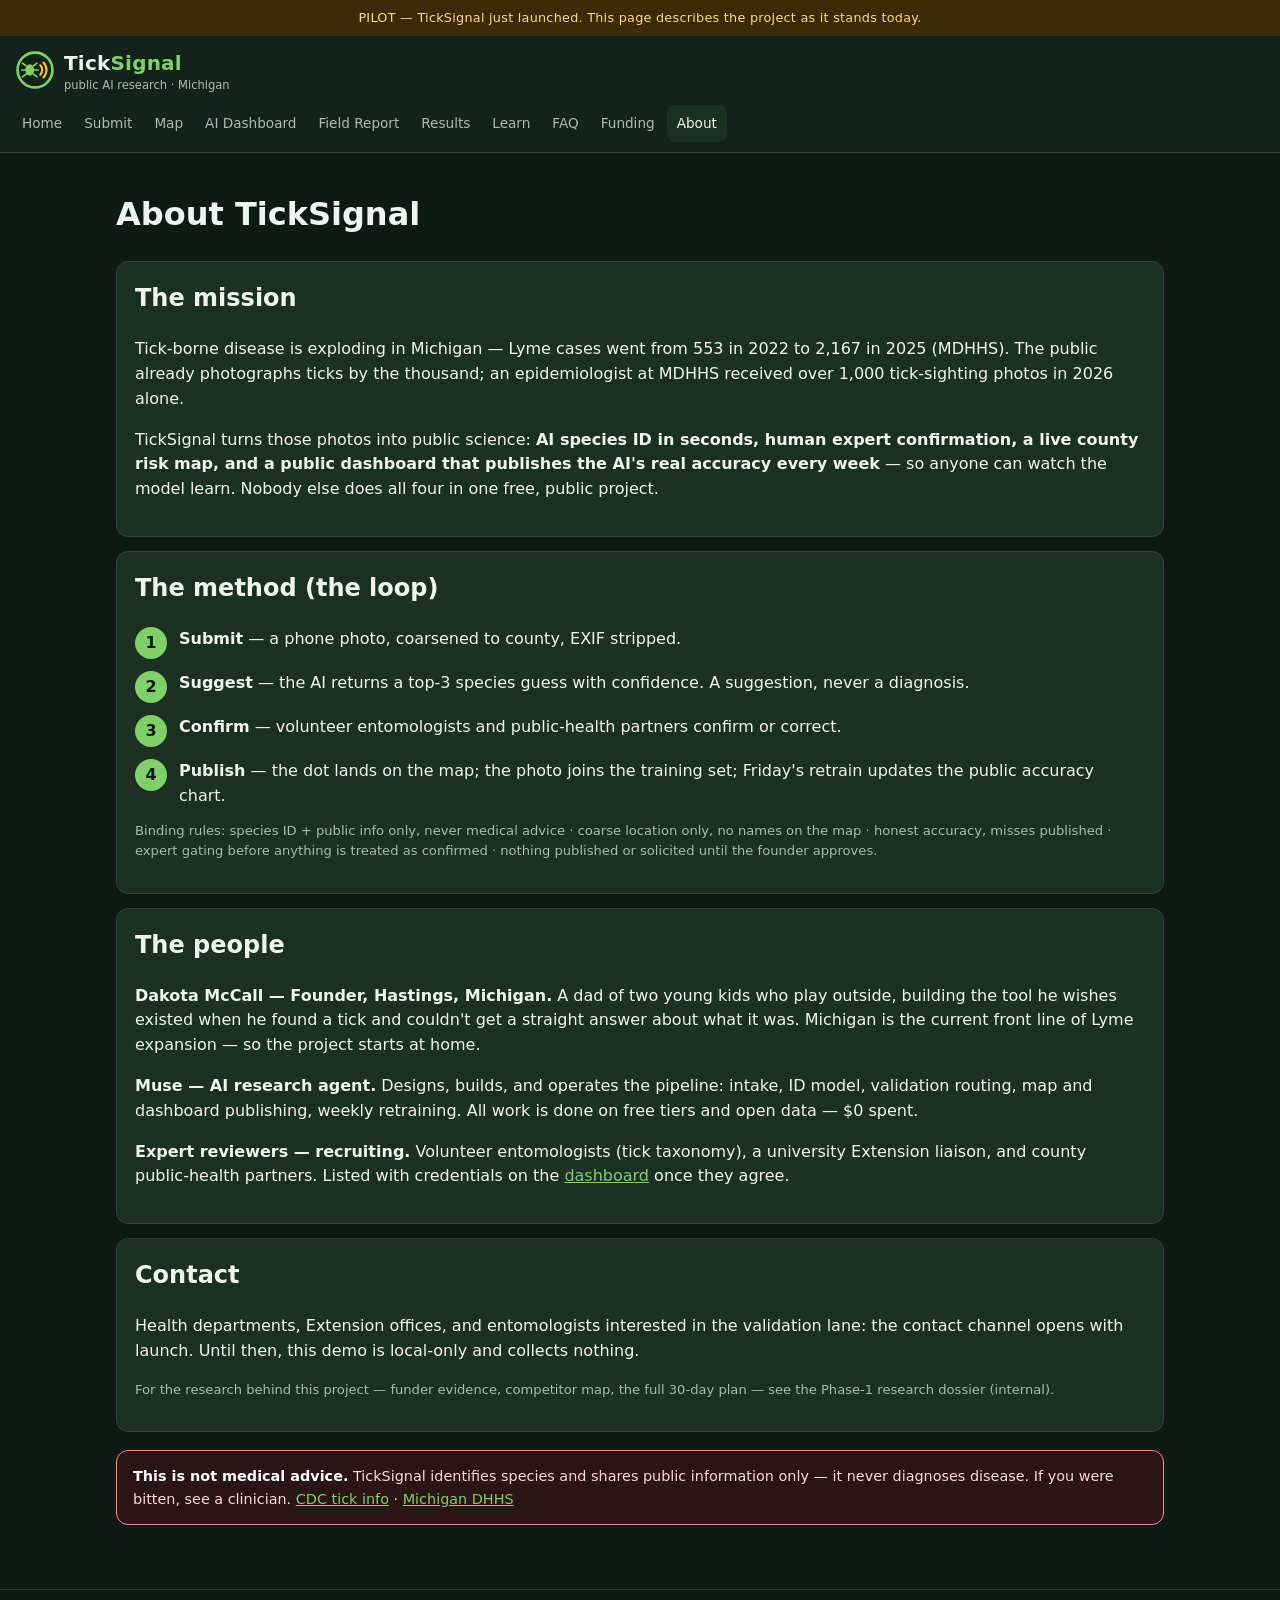
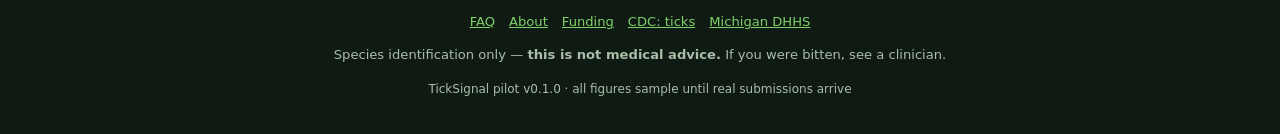
==== about.html @ b0e14ad7 "TickSignal pilot launch — public MVP site v0.1.0" ====
<!DOCTYPE html>
<html lang="en">
<head>
<meta charset="utf-8">
<meta name="viewport" content="width=device-width,initial-scale=1">
<title>About — TickSignal</title>
<link rel="stylesheet" href="assets/styles.css">
</head>
<body>
<div class="demo-banner">PILOT — TickSignal just launched. This page describes the project as it stands today.</div>
<header class="site-header">
  <a class="brand" href="index.html">
    <svg width="38" height="38" viewBox="0 0 36 36" aria-hidden="true">
      <circle cx="18" cy="18" r="16.5" fill="none" stroke="#7fd069" stroke-width="2.5"/>
      <ellipse cx="13" cy="18" rx="4.2" ry="5.5" fill="#7fd069"/>
      <g stroke="#7fd069" stroke-width="1.6" stroke-linecap="round">
        <path d="M9.5 14 L6 11.5"/><path d="M9.5 18 L5.5 18"/><path d="M9.5 22 L6 24.5"/>
        <path d="M16.5 14 L20 11.5"/><path d="M16.8 18 L21 18"/><path d="M16.5 22 L20 24.5"/>
      </g>
      <g fill="none" stroke="#ffc53d" stroke-width="2" stroke-linecap="round">
        <path d="M23 13.5 a6.5 6.5 0 0 1 0 9"/><path d="M26 11 a10 10 0 0 1 0 14"/>
      </g>
    </svg>
    <span><span class="brand-name">Tick<span>Signal</span></span><span class="brand-sub">public AI research · Michigan</span></span>
  </a>
  <nav class="site-nav">
    <a href="index.html">Home</a>
    <a href="submit.html">Submit</a>
    <a href="map.html">Map</a>
    <a href="dashboard.html">AI Dashboard</a>
    <a href="report.html">Field Report</a>
    <a href="results.html">Results</a>
    <a href="learn.html">Learn</a>
    <a href="faq.html">FAQ</a>
    <a href="funding.html">Funding</a>
    <a href="about.html" aria-current="page">About</a>
  </nav>
</header>

<main>
  <h1>About TickSignal</h1>

  <section class="card">
    <h2>The mission</h2>
    <p>Tick-borne disease is exploding in Michigan — Lyme cases went from 553 in 2022 to 2,167 in 2025 (MDHHS). The public already photographs ticks by the thousand; an epidemiologist at MDHHS received over 1,000 tick-sighting photos in 2026 alone.</p>
    <p>TickSignal turns those photos into public science: <strong>AI species ID in seconds, human expert confirmation, a live county risk map, and a public dashboard that publishes the AI's real accuracy every week</strong> — so anyone can watch the model learn. Nobody else does all four in one free, public project.</p>
  </section>

  <section class="card">
    <h2>The method (the loop)</h2>
    <div class="step"><div class="n">1</div><div><strong>Submit</strong> — a phone photo, coarsened to county, EXIF stripped.</div></div>
    <div class="step"><div class="n">2</div><div><strong>Suggest</strong> — the AI returns a top-3 species guess with confidence. A suggestion, never a diagnosis.</div></div>
    <div class="step"><div class="n">3</div><div><strong>Confirm</strong> — volunteer entomologists and public-health partners confirm or correct.</div></div>
    <div class="step"><div class="n">4</div><div><strong>Publish</strong> — the dot lands on the map; the photo joins the training set; Friday's retrain updates the public accuracy chart.</div></div>
    <p class="hint">Binding rules: species ID + public info only, never medical advice · coarse location only, no names on the map · honest accuracy, misses published · expert gating before anything is treated as confirmed · nothing published or solicited until the founder approves.</p>
  </section>

  <section class="card">
    <h2>The people</h2>
    <p><strong>Dakota McCall — Founder, Hastings, Michigan.</strong> A dad of two young kids who play outside, building the tool he wishes existed when he found a tick and couldn't get a straight answer about what it was. Michigan is the current front line of Lyme expansion — so the project starts at home.</p>
    <p><strong>Muse — AI research agent.</strong> Designs, builds, and operates the pipeline: intake, ID model, validation routing, map and dashboard publishing, weekly retraining. All work is done on free tiers and open data — $0 spent.</p>
    <p><strong>Expert reviewers — recruiting.</strong> Volunteer entomologists (tick taxonomy), a university Extension liaison, and county public-health partners. Listed with credentials on the <a href="dashboard.html">dashboard</a> once they agree.</p>
  </section>

  <section class="card">
    <h2>Contact</h2>
    <p>Health departments, Extension offices, and entomologists interested in the validation lane: the contact channel opens with launch. Until then, this demo is local-only and collects nothing.</p>
    <p class="hint">For the research behind this project — funder evidence, competitor map, the full 30-day plan — see the Phase-1 research dossier (internal).</p>
  </section>

  <div class="disclaimer">
    <strong>This is not medical advice.</strong> TickSignal identifies species and shares public information only — it never diagnoses disease. If you were bitten, see a clinician. <a href="https://www.cdc.gov/ticks/" rel="noopener">CDC tick info</a> · <a href="https://www.michigan.gov/mdhhs" rel="noopener">Michigan DHHS</a>
  </div>
</main>

<footer class="site-footer">
  <div class="links">
    <a href="faq.html">FAQ</a><a href="about.html">About</a><a href="funding.html">Funding</a>
    <a href="https://www.cdc.gov/ticks/" rel="noopener">CDC: ticks</a><a href="https://www.michigan.gov/mdhhs" rel="noopener">Michigan DHHS</a>
  </div>
  <p>Species identification only — <strong>this is not medical advice.</strong> If you were bitten, see a clinician.</p>
  <p><small class="fine">TickSignal pilot v0.1.0 · all figures sample until real submissions arrive</small></p>
</footer>
</body>
</html>
---- assets/styles.css ----
/* TickSignal MVP — shared stylesheet (mobile-first, no frameworks) */
:root{
  --bg:#0f1a12;
  --bg2:#14231a;
  --card:#1b2f22;
  --ink:#eef5ec;
  --muted:#a9bda9;
  --accent:#7fd069;   /* signal green */
  --accent2:#ffc53d;  /* amber */
  --line:#2c4433;
  --danger:#ff8a8a;
  --radius:12px;
}
*{box-sizing:border-box}
html{-webkit-text-size-adjust:100%}
body{
  margin:0;background:var(--bg);color:var(--ink);
  font-family:system-ui,-apple-system,"Segoe UI",Roboto,Helvetica,Arial,sans-serif;
  line-height:1.55;font-size:16px;
}
a{color:var(--accent)}
img,svg{max-width:100%}
main{max-width:1080px;margin:0 auto;padding:16px}

/* ---------- demo banner ---------- */
.demo-banner{
  background:#3a2b06;color:#ffd97a;text-align:center;
  font-size:.8rem;padding:8px 12px;letter-spacing:.02em;
}

/* ---------- header ---------- */
.site-header{
  background:var(--bg2);border-bottom:1px solid var(--line);
  position:sticky;top:0;z-index:50;
}
.brand{display:flex;align-items:center;gap:10px;padding:12px 16px;text-decoration:none;color:var(--ink)}
.brand-name{font-weight:800;font-size:1.25rem;letter-spacing:.01em}
.brand-name span{color:var(--accent)}
.brand-sub{font-size:.72rem;color:var(--muted);display:block;line-height:1.2}
nav.site-nav{display:flex;gap:2px;overflow-x:auto;padding:0 12px 10px;-webkit-overflow-scrolling:touch}
nav.site-nav a{
  color:var(--muted);text-decoration:none;font-size:.85rem;white-space:nowrap;
  padding:8px 10px;border-radius:8px;
}
nav.site-nav a:hover,nav.site-nav a[aria-current="page"]{color:var(--ink);background:var(--card)}

/* ---------- hero ---------- */
.hero{
  background:radial-gradient(1200px 400px at 50% -80px,#1d3a26,var(--bg2));
  border:1px solid var(--line);border-radius:var(--radius);
  padding:36px 20px;text-align:center;margin:8px 0 20px;
}
.hero h1{font-size:1.9rem;margin:.2em 0;line-height:1.25}
.hero h1 .q{color:var(--accent)}
.hero p.lede{color:var(--muted);max-width:560px;margin:0 auto 20px}
.cta-row{display:flex;gap:10px;justify-content:center;flex-wrap:wrap}
.btn{
  display:inline-block;padding:13px 26px;border-radius:10px;font-weight:700;
  text-decoration:none;border:1px solid transparent;cursor:pointer;font-size:1rem;
}
.btn-primary{background:var(--accent);color:#0d1a10}
.btn-primary:hover{filter:brightness(1.08)}
.btn-ghost{background:transparent;color:var(--ink);border-color:var(--line)}
.btn-ghost:hover{border-color:var(--accent)}

/* ---------- counters ---------- */
.counters{display:grid;grid-template-columns:repeat(3,1fr);gap:10px;margin:18px 0}
.counter{
  background:var(--card);border:1px solid var(--line);border-radius:var(--radius);
  padding:16px 8px;text-align:center;
}
.counter .num{font-size:1.6rem;font-weight:800;color:var(--accent)}
.counter .lbl{font-size:.75rem;color:var(--muted);margin-top:4px}
.counter .tag{display:inline-block;font-size:.62rem;color:#ffd97a;background:#3a2b06;border-radius:6px;padding:1px 7px;margin-top:6px}

/* ---------- cards / sections ---------- */
.card{background:var(--card);border:1px solid var(--line);border-radius:var(--radius);padding:18px;margin:14px 0}
.card h2,.card h3{margin-top:0}
.grid2{display:grid;grid-template-columns:1fr;gap:12px}
@media(min-width:760px){.grid2{grid-template-columns:1fr 1fr}.hero h1{font-size:2.4rem}}
.step{display:flex;gap:12px;align-items:flex-start;margin:12px 0}
.step .n{
  flex:0 0 32px;height:32px;border-radius:50%;background:var(--accent);color:#0d1a10;
  font-weight:800;display:flex;align-items:center;justify-content:center;
}

/* ---------- forms ---------- */
label{display:block;font-weight:600;margin:14px 0 6px}
input[type=file],select,input[type=text],textarea{
  width:100%;padding:12px;border-radius:10px;border:1px solid var(--line);
  background:var(--bg);color:var(--ink);font-size:1rem;
}
.hint{font-size:.82rem;color:var(--muted);margin-top:6px}
.stepbar{display:flex;gap:6px;margin:16px 0}
.stepbar div{flex:1;height:6px;border-radius:3px;background:var(--line)}
.stepbar div.on{background:var(--accent)}
.preview img{max-height:280px;border-radius:10px;border:1px solid var(--line)}
.demo-result{background:var(--bg);border:1px dashed var(--accent2);border-radius:var(--radius);padding:16px;margin-top:14px}

/* ---------- tables ---------- */
table{width:100%;border-collapse:collapse;font-size:.88rem;margin:10px 0}
th,td{padding:9px 8px;border-bottom:1px solid var(--line);text-align:left}
th{color:var(--muted);font-weight:600;font-size:.78rem;text-transform:uppercase;letter-spacing:.04em}
.table-wrap{overflow-x:auto}
.match{color:var(--accent);font-weight:700}
.miss{color:var(--danger);font-weight:700}

/* ---------- badges ---------- */
.badge{display:inline-block;font-size:.68rem;font-weight:700;border-radius:6px;padding:2px 8px;letter-spacing:.03em}
.badge.sample{background:#3a2b06;color:#ffd97a}
.badge.baseline{background:#12314a;color:#9fd0ff}
.badge.demo{background:#3d1d2b;color:#ffb3c7}
.badge.verified{background:#123f22;color:#8fe3a5}
.badge.ai{background:#2b2140;color:#c9b3ff}

/* ---------- disclaimer ---------- */
.disclaimer{
  border:1px solid var(--danger);border-radius:var(--radius);
  background:#2a1416;color:#ffd7d7;padding:14px 16px;margin:18px 0;font-size:.9rem;
}
.disclaimer strong{color:#fff}

/* ---------- map ---------- */
#map{height:60vh;min-height:380px;border-radius:var(--radius);border:1px solid var(--line);background:#0b120d}
.map-controls{display:flex;gap:10px;flex-wrap:wrap;margin:12px 0;align-items:center}
.map-controls select{width:auto}
.toggle{display:flex;border:1px solid var(--line);border-radius:10px;overflow:hidden}
.toggle button{background:transparent;color:var(--muted);border:0;padding:10px 14px;cursor:pointer;font-size:.9rem}
.toggle button.on{background:var(--card);color:var(--ink);font-weight:700}

/* ---------- chart ---------- */
canvas.chart{width:100%;height:280px;background:var(--bg);border:1px solid var(--line);border-radius:var(--radius)}

/* ---------- ledger ---------- */
.ledger-row{display:flex;justify-content:space-between;padding:10px 0;border-bottom:1px solid var(--line)}
.tier{border:1px solid var(--line);border-radius:var(--radius);padding:16px;text-align:center}
.tier .price{font-size:1.8rem;font-weight:800;color:var(--accent)}
.tier .name{font-weight:700;margin-bottom:6px}

/* ---------- footer ---------- */
footer.site-footer{
  border-top:1px solid var(--line);margin-top:30px;padding:22px 16px;
  color:var(--muted);font-size:.82rem;text-align:center;
}
footer.site-footer .links{display:flex;gap:14px;justify-content:center;flex-wrap:wrap;margin-bottom:10px}
small.fine{font-size:.75rem}
.kv{display:grid;grid-template-columns:auto 1fr;gap:6px 14px;font-size:.9rem}
.kv dt{color:var(--muted)} .kv dd{margin:0}
.hidden{display:none!important}
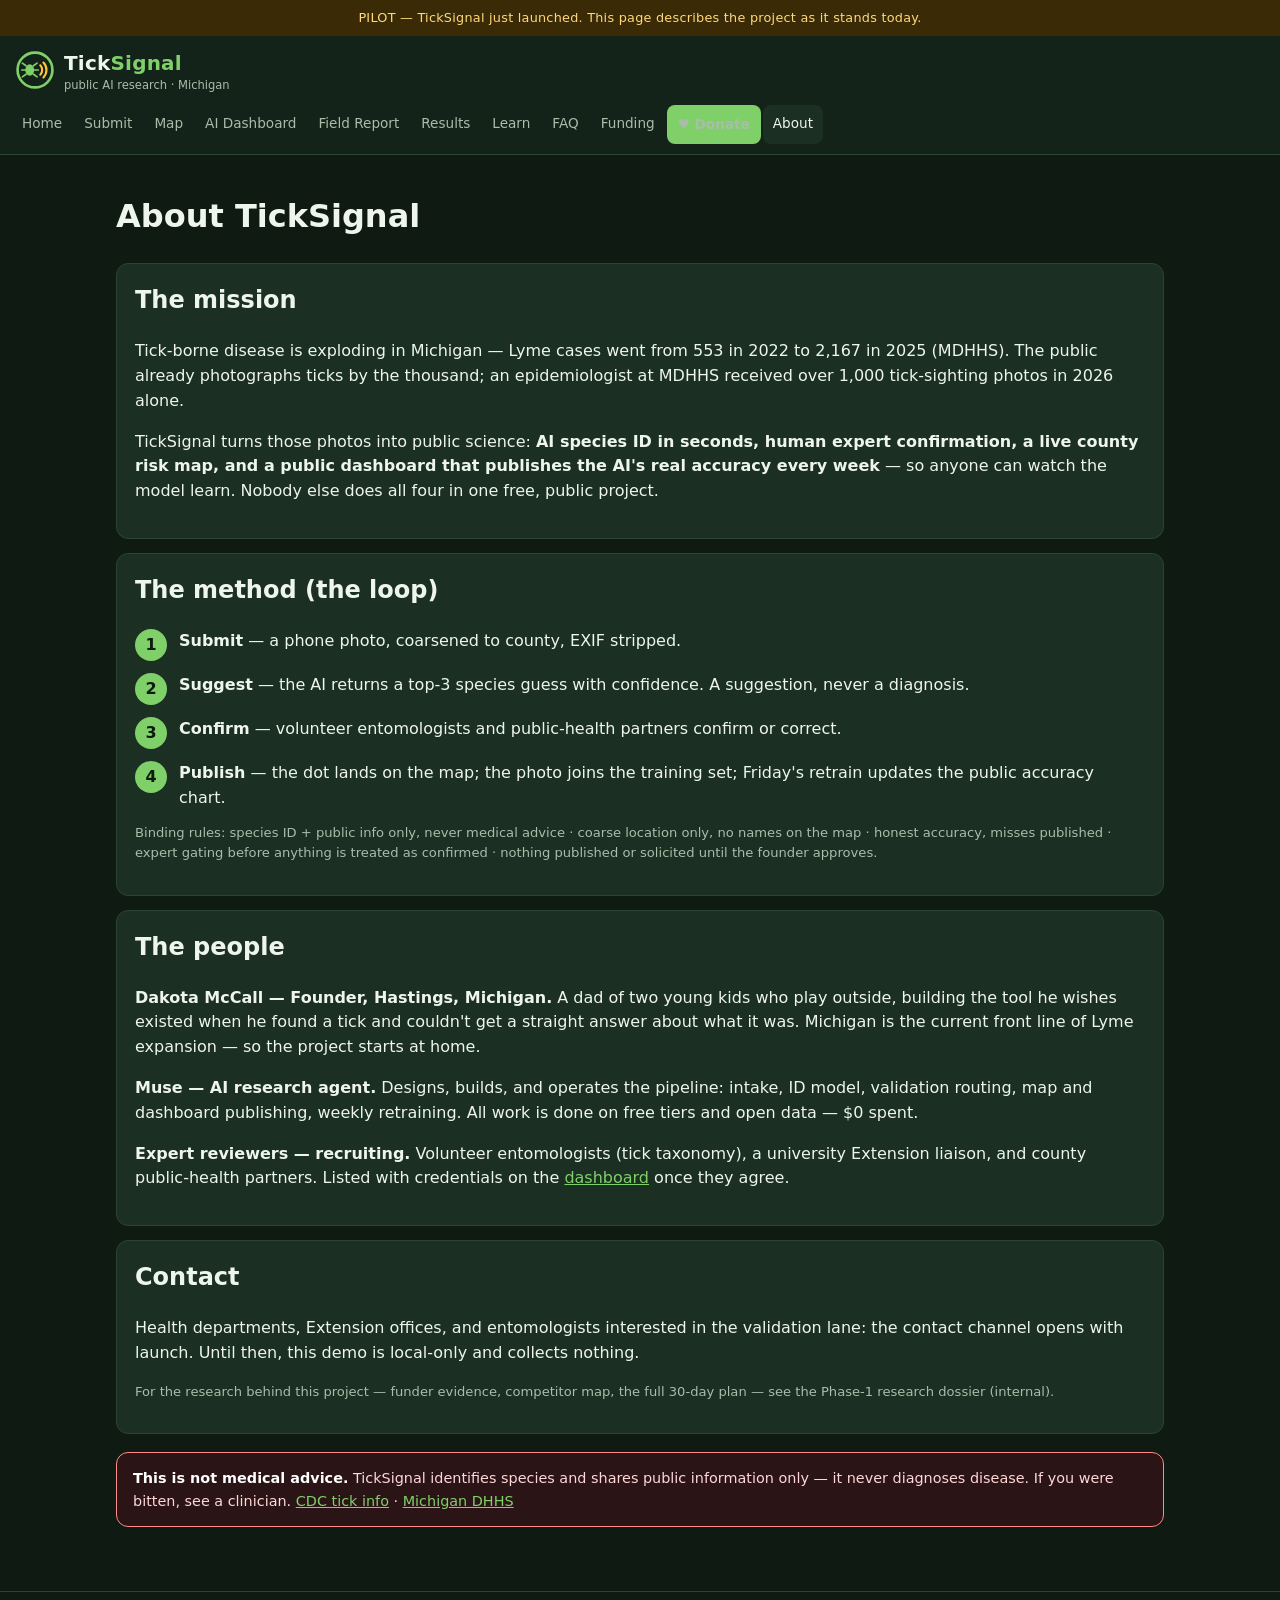
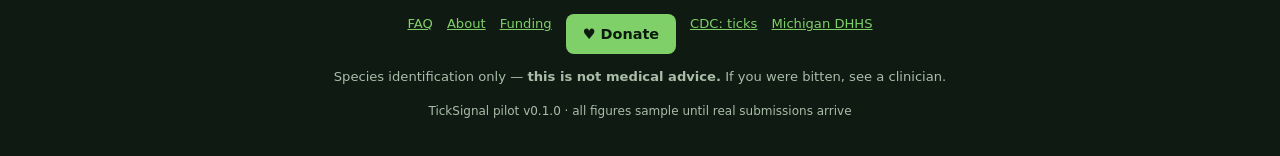
==== commit 0d557056: "Donate CTAs: Ko-fi button in nav + hero, README with Ko-fi link" ====
--- a/about.html
+++ b/about.html
@@ -33,6 +33,7 @@
     <a href="learn.html">Learn</a>
     <a href="faq.html">FAQ</a>
     <a href="funding.html">Funding</a>
+    <a class="btn btn-donate" href="https://ko-fi.com/dakotamccall9" target="_blank" rel="noopener">♥ Donate</a>
     <a href="about.html" aria-current="page">About</a>
   </nav>
 </header>
@@ -76,6 +77,7 @@
 <footer class="site-footer">
   <div class="links">
     <a href="faq.html">FAQ</a><a href="about.html">About</a><a href="funding.html">Funding</a>
+    <a class="btn btn-donate" href="https://ko-fi.com/dakotamccall9" target="_blank" rel="noopener">♥ Donate</a>
     <a href="https://www.cdc.gov/ticks/" rel="noopener">CDC: ticks</a><a href="https://www.michigan.gov/mdhhs" rel="noopener">Michigan DHHS</a>
   </div>
   <p>Species identification only — <strong>this is not medical advice.</strong> If you were bitten, see a clinician.</p>
--- a/assets/styles.css
+++ b/assets/styles.css
@@ -62,6 +62,8 @@
 .btn-primary:hover{filter:brightness(1.08)}
 .btn-ghost{background:transparent;color:var(--ink);border-color:var(--line)}
 .btn-ghost:hover{border-color:var(--accent)}
+.btn-donate{background:var(--accent);color:#0d1a10;padding:8px 16px;font-size:.9rem;border-radius:8px}
+.btn-donate:hover{filter:brightness(1.08)}
 
 /* ---------- counters ---------- */
 .counters{display:grid;grid-template-columns:repeat(3,1fr);gap:10px;margin:18px 0}
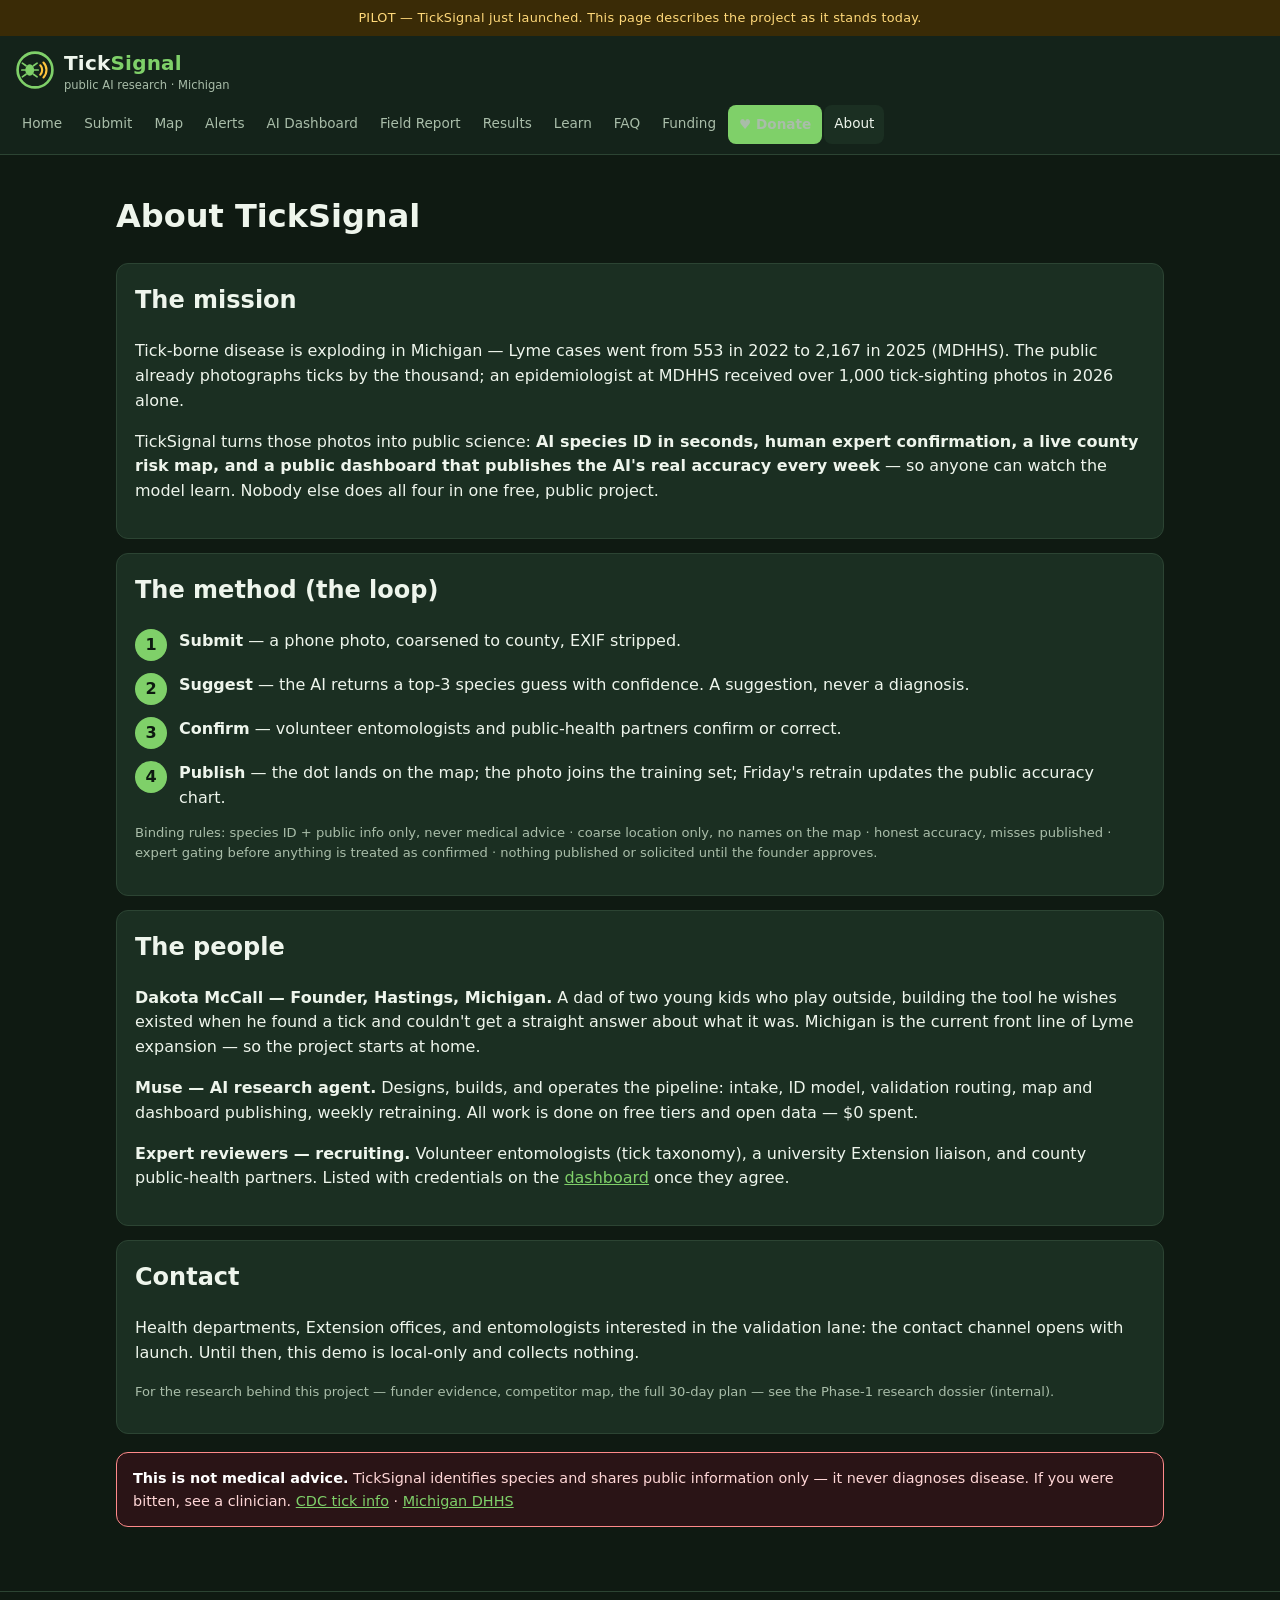
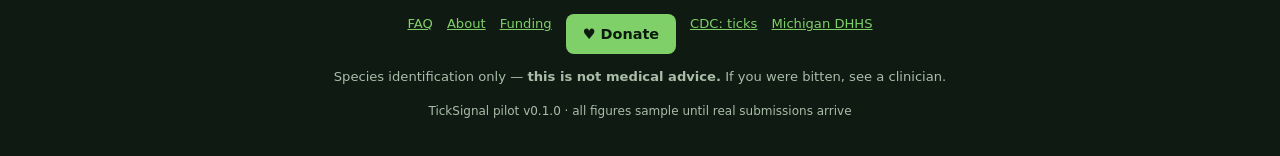
==== commit 1bf4655f: "Free county sighting alerts: signup page, one-click unsubscribe, subscriber schema + setup docs - al" ====
--- a/about.html
+++ b/about.html
@@ -26,7 +26,7 @@
   <nav class="site-nav">
     <a href="index.html">Home</a>
     <a href="submit.html">Submit</a>
-    <a href="map.html">Map</a>
+    <a href="map.html">Map</a><a href="alerts.html">Alerts</a>
     <a href="dashboard.html">AI Dashboard</a>
     <a href="report.html">Field Report</a>
     <a href="results.html">Results</a>
